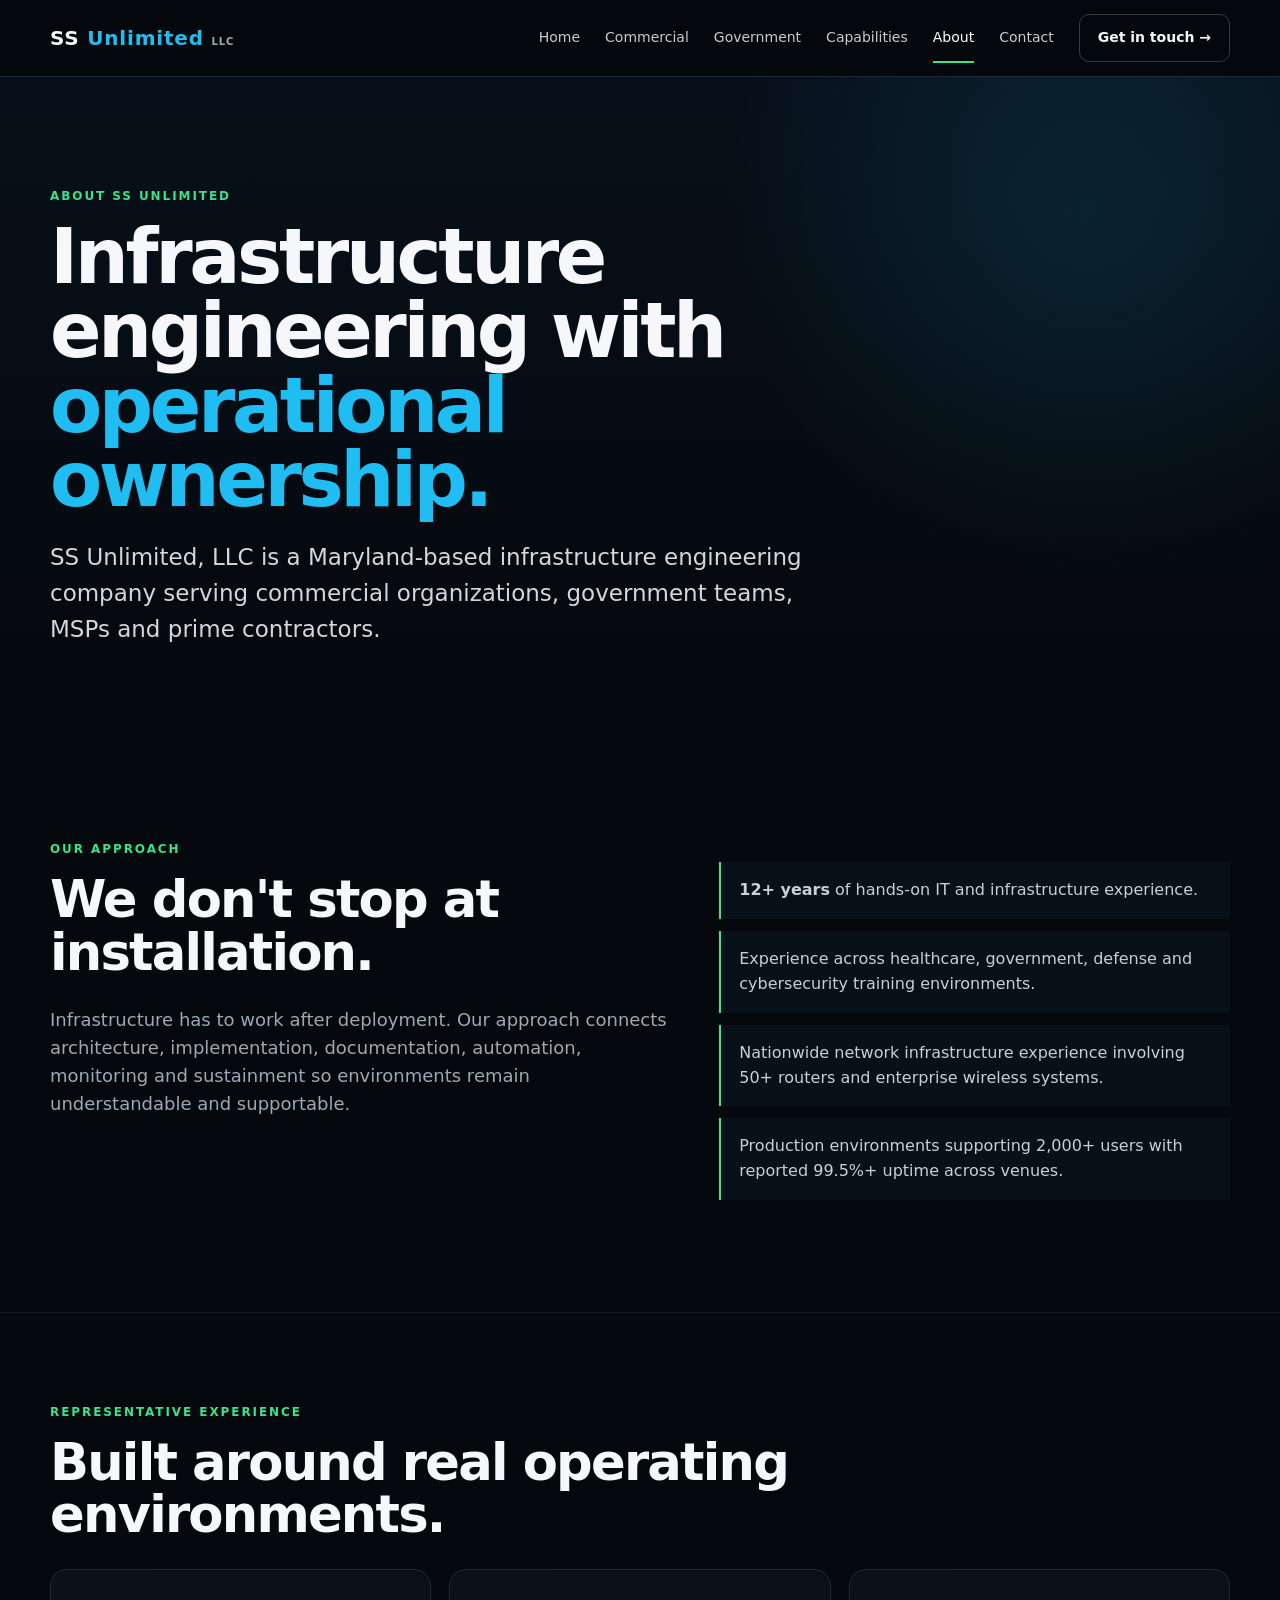
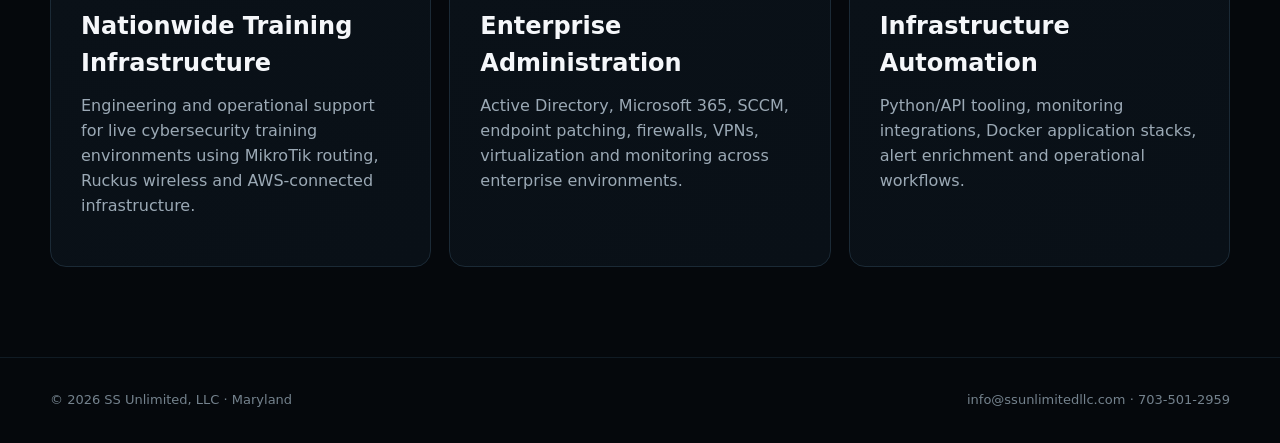
==== about.html @ 95704b54 "Launch SS Unlimited multi-page website V2" ====
<!doctype html><html lang="en"><head><meta charset="utf-8"><meta name="viewport" content="width=device-width,initial-scale=1"><title>About | SS Unlimited</title><meta name="description" content="About SS Unlimited, a Maryland infrastructure engineering company serving commercial and government organizations."><link rel="stylesheet" href="styles.css"></head><body><nav class="nav"><div class="wrap navin"><a class="brand" href="index.html">SS <span>Unlimited</span> <small>LLC</small></a><div class="links"><a class="" href="index.html">Home</a><a class="" href="commercial.html">Commercial</a><a class="" href="government.html">Government</a><a class="" href="capabilities.html">Capabilities</a><a class="active" href="about.html">About</a><a class="" href="contact.html">Contact</a><a class="btn" href="contact.html">Get in touch →</a></div><button id="menuBtn" class="mobile btn">Menu</button></div><div id="mobileMenu" class="wrap" hidden><div class="card"><a href="index.html">Home</a> · <a href="commercial.html">Commercial</a> · <a href="government.html">Government</a> · <a href="capabilities.html">Capabilities</a> · <a href="about.html">About</a> · <a href="contact.html">Contact</a></div></div></nav>
<header class="pagehero"><div class="wrap"><div class="eyebrow">About SS Unlimited</div><h1>Infrastructure engineering with <span class="accent">operational ownership.</span></h1><p class="lead">SS Unlimited, LLC is a Maryland-based infrastructure engineering company serving commercial organizations, government teams, MSPs and prime contractors.</p></div></header>
<section class="section"><div class="wrap split"><div><div class="eyebrow">Our approach</div><h2>We don't stop at installation.</h2><p class="sub">Infrastructure has to work after deployment. Our approach connects architecture, implementation, documentation, automation, monitoring and sustainment so environments remain understandable and supportable.</p></div><div class="list"><div><strong>12+ years</strong> of hands-on IT and infrastructure experience.</div><div>Experience across healthcare, government, defense and cybersecurity training environments.</div><div>Nationwide network infrastructure experience involving 50+ routers and enterprise wireless systems.</div><div>Production environments supporting 2,000+ users with reported 99.5%+ uptime across venues.</div></div></div></section>
<section class="section"><div class="wrap"><div class="eyebrow">Representative experience</div><h2>Built around real operating environments.</h2><div class="grid3"><div class="card"><h3>Nationwide Training Infrastructure</h3><p>Engineering and operational support for live cybersecurity training environments using MikroTik routing, Ruckus wireless and AWS-connected infrastructure.</p></div><div class="card"><h3>Enterprise Administration</h3><p>Active Directory, Microsoft 365, SCCM, endpoint patching, firewalls, VPNs, virtualization and monitoring across enterprise environments.</p></div><div class="card"><h3>Infrastructure Automation</h3><p>Python/API tooling, monitoring integrations, Docker application stacks, alert enrichment and operational workflows.</p></div></div></div></section><footer class="footer"><div class="wrap footin"><span>© 2026 SS Unlimited, LLC · Maryland</span><span><a href="mailto:info@ssunlimitedllc.com">info@ssunlimitedllc.com</a> · 703-501-2959</span></div></footer><script src="script.js"></script></body></html>
---- styles.css ----
:root{--bg:#05080c;--panel:#0a1118;--panel2:#0d1721;--line:#1b2a36;--text:#f5f7fa;--muted:#9ba9b5;--cyan:#20bdf2;--green:#35e58a;--max:1180px}*{box-sizing:border-box}html{scroll-behavior:smooth}body{margin:0;background:var(--bg);color:var(--text);font-family:Inter,ui-sans-serif,system-ui,-apple-system,"Segoe UI",sans-serif;line-height:1.55}a{color:inherit;text-decoration:none}.wrap{width:min(var(--max),calc(100% - 40px));margin:auto}.nav{position:sticky;top:0;z-index:50;background:rgba(5,8,12,.9);backdrop-filter:blur(16px);border-bottom:1px solid var(--line)}.navin{height:76px;display:flex;align-items:center;justify-content:space-between}.brand{font-weight:900;letter-spacing:.04em;font-size:20px}.brand span{color:var(--cyan)}.brand small{font-size:10px;color:var(--muted)}.links{display:flex;gap:25px;align-items:center;font-size:14px}.links>a:not(.btn){color:#c4ccd3}.links>a:hover,.links>a.active{color:#fff}.links>a.active{position:relative}.links>a.active:after{content:"";height:2px;background:var(--green);position:absolute;left:0;right:0;bottom:-14px}.btn{display:inline-flex;align-items:center;justify-content:center;padding:12px 18px;border:1px solid #2b3d49;border-radius:10px;font-weight:750;transition:.2s}.btn:hover{transform:translateY(-1px);border-color:var(--green)}.primary{background:linear-gradient(135deg,var(--cyan),var(--green));color:#031017;border:0}.ghost{border-color:#376175}.mobile{display:none;background:transparent;color:#fff}.hero{min-height:650px;display:flex;align-items:center;position:relative;overflow:hidden;background:linear-gradient(90deg,rgba(2,7,12,.98) 0%,rgba(2,7,12,.91) 38%,rgba(2,7,12,.25) 70%,rgba(2,7,12,.12) 100%),url('hero-noc.png') center/cover no-repeat}.hero:after{content:"";position:absolute;inset:auto 0 0;height:180px;background:linear-gradient(transparent,var(--bg));pointer-events:none}.hero .wrap{position:relative;z-index:2}.eyebrow{text-transform:uppercase;letter-spacing:.16em;color:var(--green);font-size:12px;font-weight:850;margin-bottom:14px}.hero h1,.pagehero h1{font-size:clamp(46px,6vw,82px);line-height:.98;letter-spacing:-.045em;margin:0 0 22px;max-width:850px}.hero h1 span,.accent{color:var(--cyan)}.lead{font-size:clamp(18px,2vw,23px);max-width:700px;color:#d0d7dd}.lifecycle{display:flex;gap:9px;flex-wrap:wrap;margin:28px 0}.life{font-size:12px;font-weight:850;letter-spacing:.08em;border:1px solid #285166;padding:9px 12px;border-radius:999px;background:rgba(4,13,20,.65)}.life:not(:last-child):after{content:" →";color:var(--green);margin-left:8px}.actions{display:flex;gap:12px;flex-wrap:wrap}.section{padding:90px 0;border-bottom:1px solid #101b24}.section.tight{padding:28px 0}.section h2{font-size:clamp(34px,4vw,54px);line-height:1.03;letter-spacing:-.035em;margin:0 0 28px;max-width:850px}.sub{color:var(--muted);font-size:18px;max-width:760px}.grid2,.grid3{display:grid;gap:18px}.grid2{grid-template-columns:repeat(2,1fr)}.grid3{grid-template-columns:repeat(3,1fr)}.card{background:linear-gradient(145deg,#0a1118,#091017);border:1px solid var(--line);border-radius:16px;padding:30px;transition:.2s}.card:hover{border-color:#2b6077;transform:translateY(-2px)}.card h3{font-size:24px;margin:8px 0 12px}.card p{color:var(--muted);margin:0 0 18px}.tag{color:var(--cyan);text-transform:uppercase;letter-spacing:.12em;font-weight:850;font-size:12px}.arrow{color:var(--green);font-weight:800}.metrics{display:grid;grid-template-columns:repeat(4,1fr);border:1px solid var(--line);border-radius:14px;overflow:hidden;background:#081018}.metric{padding:26px;text-align:center;border-right:1px solid var(--line)}.metric:last-child{border:0}.metric strong{display:block;color:var(--cyan);font-size:32px}.metric span{color:#bdc7cf;font-size:13px}.cta{display:flex;align-items:center;justify-content:space-between;gap:40px;padding:38px;border:1px solid #20516a;border-radius:18px;background:radial-gradient(circle at 80% 20%,rgba(32,189,242,.12),transparent 30%),#081018}.cta h2{font-size:clamp(30px,4vw,48px);margin-bottom:12px}.footer{padding:32px 0;color:#74828d;font-size:13px}.footin{display:flex;justify-content:space-between;gap:20px}.pagehero{padding:110px 0 80px;background:radial-gradient(circle at 85% 20%,rgba(32,189,242,.12),transparent 30%),linear-gradient(180deg,#07101a,#05080c)}.pagehero h1{font-size:clamp(48px,6vw,76px)}.pagehero .lead{max-width:800px}.split{display:grid;grid-template-columns:1.1fr .9fr;gap:45px;align-items:start}.list{display:grid;gap:12px;margin:22px 0}.list div{padding:16px 18px;border-left:2px solid var(--green);background:#081018;color:#c8d0d7}.price{font-size:30px;font-weight:900;color:var(--green)}.kicker{color:#d7dfe5;font-size:20px;font-weight:700}.credentials{display:grid;grid-template-columns:repeat(2,1fr);gap:12px}.credential{padding:18px;border:1px solid var(--line);border-radius:12px;background:#081018}.credential small{display:block;color:#738491;text-transform:uppercase;letter-spacing:.1em}.credential strong{display:block;margin-top:4px}.tech{display:flex;flex-wrap:wrap;gap:9px}.tech span{padding:8px 11px;border:1px solid var(--line);border-radius:999px;color:#b9c6cf;background:#081018;font-size:13px}.contactgrid{display:grid;grid-template-columns:1fr 1fr;gap:20px}.contactbox{padding:28px;border:1px solid var(--line);border-radius:16px;background:#081018}.contactbox strong{display:block;font-size:22px;margin-bottom:8px}.note{font-size:13px;color:#74828d}.hero-mini{min-height:420px}.resource{display:flex;align-items:center;justify-content:space-between;gap:20px}.resource p{margin-bottom:0}@media(max-width:850px){.links{display:none}.mobile{display:inline-flex}.grid2,.grid3,.split,.contactgrid{grid-template-columns:1fr}.metrics{grid-template-columns:repeat(2,1fr)}.metric:nth-child(2){border-right:0}.metric:nth-child(-n+2){border-bottom:1px solid var(--line)}.hero{min-height:620px;background-position:62% center}.hero:before{content:"";position:absolute;inset:0;background:rgba(3,8,12,.2)}.cta,.resource,.footin{align-items:flex-start;flex-direction:column}.pagehero{padding:80px 0 60px}}@media(max-width:520px){.wrap{width:min(var(--max),calc(100% - 28px))}.section{padding:65px 0}.card{padding:22px}.metrics{grid-template-columns:1fr 1fr}.hero h1{font-size:46px}.hero{min-height:650px}.actions .btn{width:100%}}
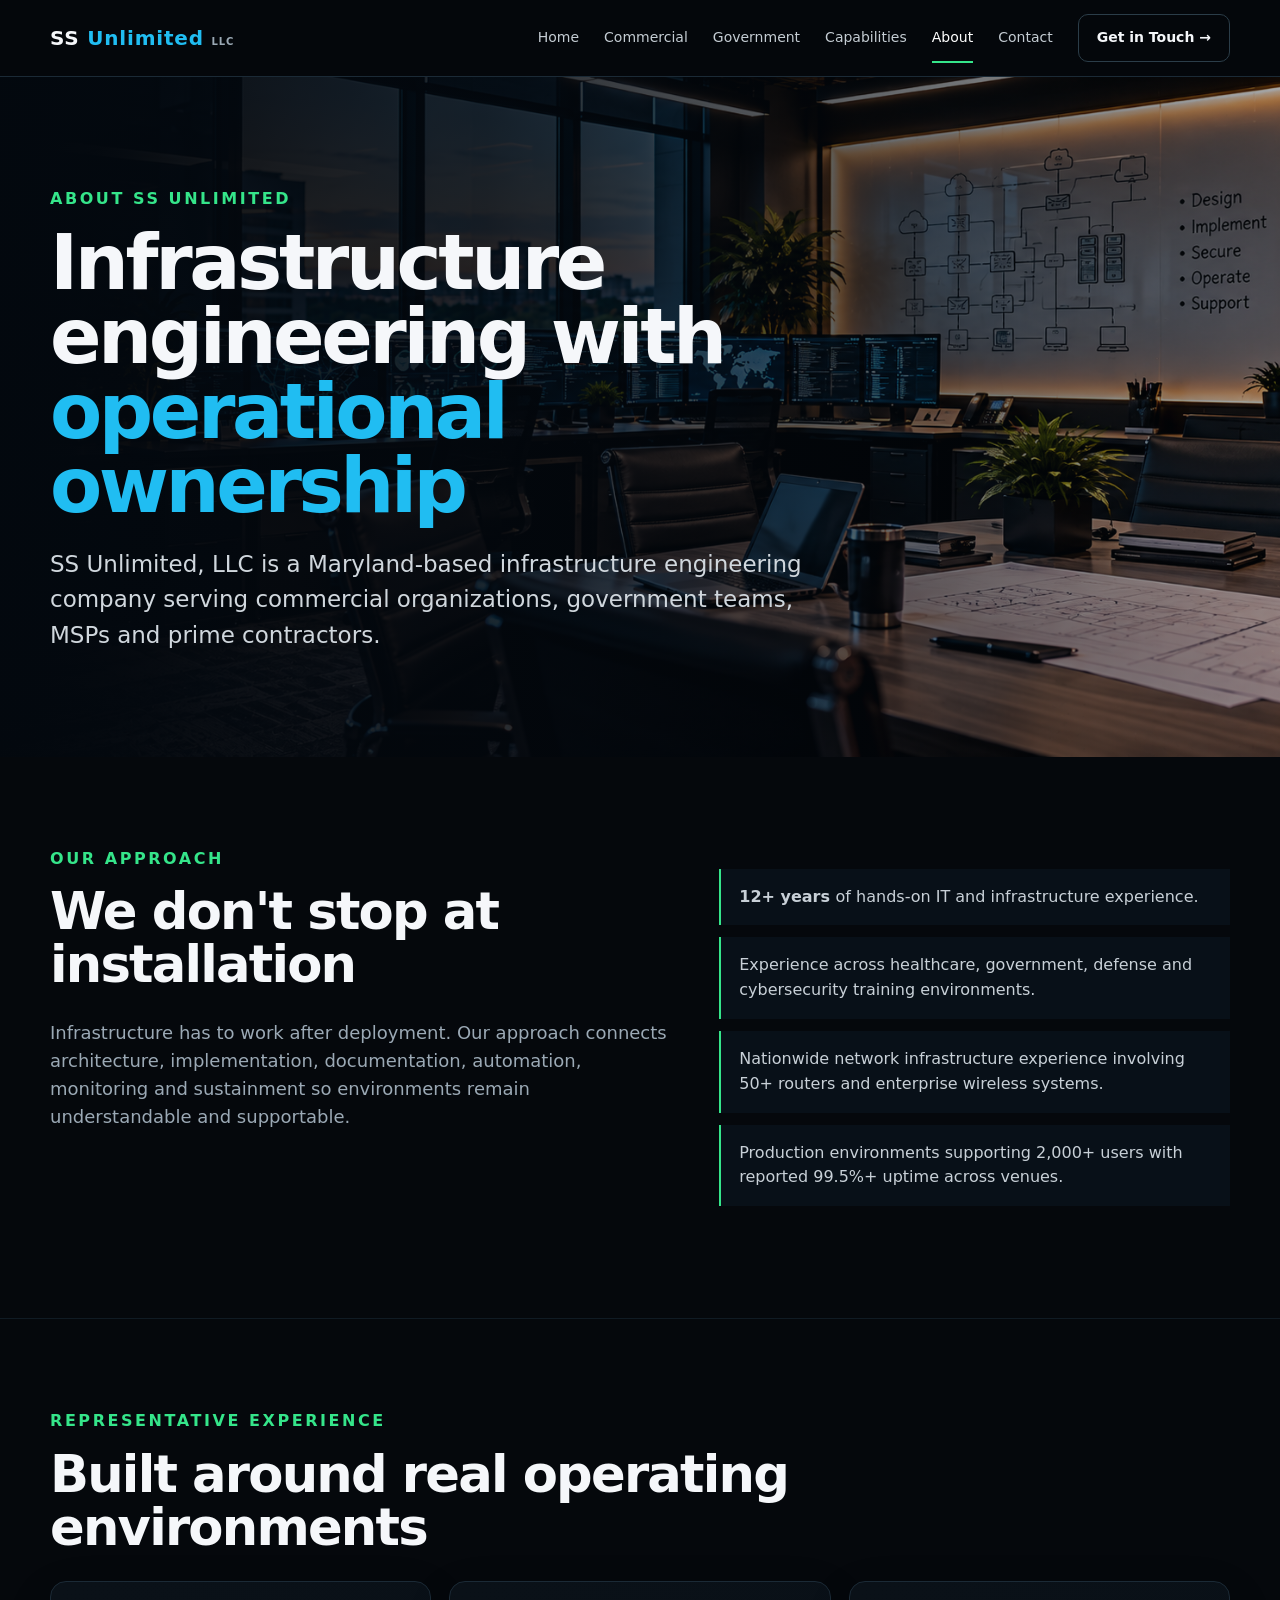
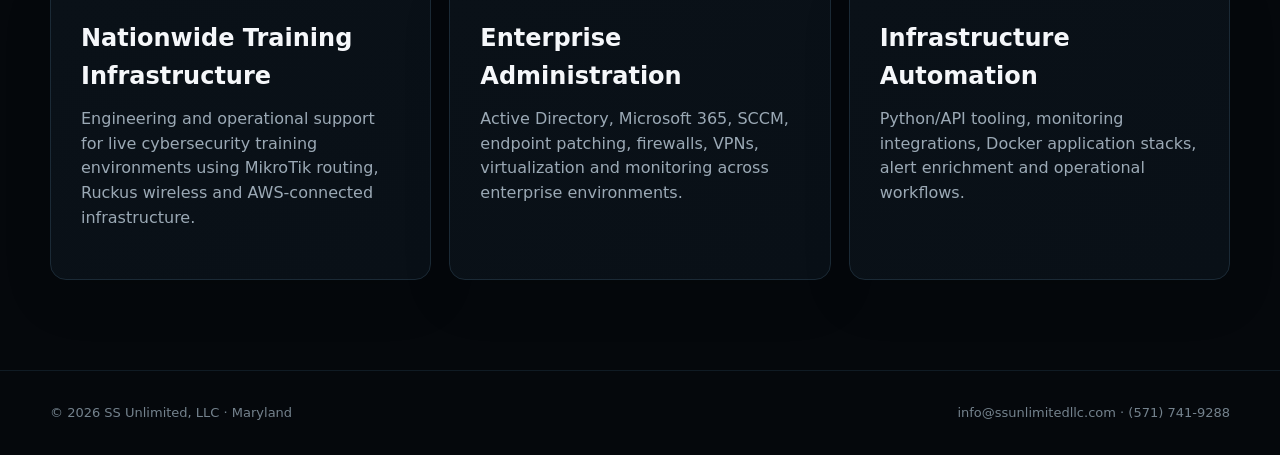
==== commit 78135ba1: "Build SS Unlimited V3 website with secure contact form" ====
--- a/about.html
+++ b/about.html
@@ -1,4 +1,166 @@
-<!doctype html><html lang="en"><head><meta charset="utf-8"><meta name="viewport" content="width=device-width,initial-scale=1"><title>About | SS Unlimited</title><meta name="description" content="About SS Unlimited, a Maryland infrastructure engineering company serving commercial and government organizations."><link rel="stylesheet" href="styles.css"></head><body><nav class="nav"><div class="wrap navin"><a class="brand" href="index.html">SS <span>Unlimited</span> <small>LLC</small></a><div class="links"><a class="" href="index.html">Home</a><a class="" href="commercial.html">Commercial</a><a class="" href="government.html">Government</a><a class="" href="capabilities.html">Capabilities</a><a class="active" href="about.html">About</a><a class="" href="contact.html">Contact</a><a class="btn" href="contact.html">Get in touch →</a></div><button id="menuBtn" class="mobile btn">Menu</button></div><div id="mobileMenu" class="wrap" hidden><div class="card"><a href="index.html">Home</a> · <a href="commercial.html">Commercial</a> · <a href="government.html">Government</a> · <a href="capabilities.html">Capabilities</a> · <a href="about.html">About</a> · <a href="contact.html">Contact</a></div></div></nav>
-<header class="pagehero"><div class="wrap"><div class="eyebrow">About SS Unlimited</div><h1>Infrastructure engineering with <span class="accent">operational ownership.</span></h1><p class="lead">SS Unlimited, LLC is a Maryland-based infrastructure engineering company serving commercial organizations, government teams, MSPs and prime contractors.</p></div></header>
-<section class="section"><div class="wrap split"><div><div class="eyebrow">Our approach</div><h2>We don't stop at installation.</h2><p class="sub">Infrastructure has to work after deployment. Our approach connects architecture, implementation, documentation, automation, monitoring and sustainment so environments remain understandable and supportable.</p></div><div class="list"><div><strong>12+ years</strong> of hands-on IT and infrastructure experience.</div><div>Experience across healthcare, government, defense and cybersecurity training environments.</div><div>Nationwide network infrastructure experience involving 50+ routers and enterprise wireless systems.</div><div>Production environments supporting 2,000+ users with reported 99.5%+ uptime across venues.</div></div></div></section>
-<section class="section"><div class="wrap"><div class="eyebrow">Representative experience</div><h2>Built around real operating environments.</h2><div class="grid3"><div class="card"><h3>Nationwide Training Infrastructure</h3><p>Engineering and operational support for live cybersecurity training environments using MikroTik routing, Ruckus wireless and AWS-connected infrastructure.</p></div><div class="card"><h3>Enterprise Administration</h3><p>Active Directory, Microsoft 365, SCCM, endpoint patching, firewalls, VPNs, virtualization and monitoring across enterprise environments.</p></div><div class="card"><h3>Infrastructure Automation</h3><p>Python/API tooling, monitoring integrations, Docker application stacks, alert enrichment and operational workflows.</p></div></div></div></section><footer class="footer"><div class="wrap footin"><span>© 2026 SS Unlimited, LLC · Maryland</span><span><a href="mailto:info@ssunlimitedllc.com">info@ssunlimitedllc.com</a> · 703-501-2959</span></div></footer><script src="script.js"></script></body></html>+<!DOCTYPE html>
+<html lang="en">
+ <head>
+  <meta charset="utf-8">
+  <meta content="width=device-width,initial-scale=1" name="viewport">
+  <title>
+   About | SS Unlimited
+  </title>
+  <meta content="About SS Unlimited, a Maryland infrastructure engineering company serving commercial and government organizations." name="description">
+  <link href="styles.css" rel="stylesheet">
+ </head>
+ <body class="page-about">
+  <nav class="nav" aria-label="Main navigation">
+
+    <div class="wrap navin">
+
+      <a class="brand" href="index.html" aria-label="SS Unlimited LLC home">
+        SS <span>Unlimited</span> <small>LLC</small>
+      </a>
+
+      <!-- Desktop Navigation -->
+      <div class="links">
+        <a href="index.html">Home</a>
+        <a href="commercial.html">Commercial</a>
+        <a href="government.html">Government</a>
+        <a href="capabilities.html">Capabilities</a>
+        <a class="active" href="about.html" aria-current="page">About</a>
+        <a href="contact.html">Contact</a>
+        <a class="btn" href="contact.html#inquiry-form">
+          Get in Touch &rarr;
+        </a>
+      </div>
+
+      <!-- Mobile Navigation Button -->
+      <button
+        class="mobile btn"
+        id="menuBtn"
+        type="button"
+        aria-label="Open navigation menu"
+        aria-controls="mobileMenu"
+        aria-expanded="false"
+      >
+        <span class="menu-icon" aria-hidden="true">&#9776;</span>
+        <span class="menu-label">Menu</span>
+      </button>
+
+    </div>
+
+    <!-- Mobile Dropdown -->
+    <div class="wrap mobile-dropdown" id="mobileMenu" hidden>
+      <div class="mobile-dropdown-links">
+        <a href="index.html">Home</a>
+        <a href="commercial.html">Commercial</a>
+        <a href="government.html">Government</a>
+        <a href="capabilities.html">Capabilities</a>
+        <a class="active" href="about.html" aria-current="page">About</a>
+        <a href="contact.html">Contact</a>
+
+        <a class="mobile-dropdown-cta" href="contact.html#inquiry-form">
+          Get in Touch &rarr;
+        </a>
+      </div>
+    </div>
+
+  </nav>
+  <header class="pagehero">
+   <div class="wrap">
+    <div class="eyebrow">
+     About SS Unlimited
+    </div>
+    <h1>
+     Infrastructure engineering with
+     <span class="accent">
+      operational ownership
+     </span>
+    </h1>
+    <p class="lead">
+     SS Unlimited, LLC is a Maryland-based infrastructure engineering company serving commercial organizations, government teams, MSPs and prime contractors.
+    </p>
+   </div>
+  </header>
+  <section class="section">
+   <div class="wrap split">
+    <div>
+     <div class="eyebrow">
+      Our approach
+     </div>
+     <h2>
+      We don't stop at installation
+     </h2>
+     <p class="sub">
+      Infrastructure has to work after deployment. Our approach connects architecture, implementation, documentation, automation, monitoring and sustainment so environments remain understandable and supportable.
+     </p>
+    </div>
+    <div class="list">
+     <div>
+      <strong>
+       12+ years
+      </strong>
+      of hands-on IT and infrastructure experience.
+     </div>
+     <div>
+      Experience across healthcare, government, defense and cybersecurity training environments.
+     </div>
+     <div>
+      Nationwide network infrastructure experience involving 50+ routers and enterprise wireless systems.
+     </div>
+     <div>
+      Production environments supporting 2,000+ users with reported 99.5%+ uptime across venues.
+     </div>
+    </div>
+   </div>
+  </section>
+  <section class="section">
+   <div class="wrap">
+    <div class="eyebrow">
+     Representative experience
+    </div>
+    <h2>
+     Built around real operating environments
+    </h2>
+    <div class="grid3">
+     <div class="card">
+      <h3>
+       Nationwide Training Infrastructure
+      </h3>
+      <p>
+       Engineering and operational support for live cybersecurity training environments using MikroTik routing, Ruckus wireless and AWS-connected infrastructure.
+      </p>
+     </div>
+     <div class="card">
+      <h3>
+       Enterprise Administration
+      </h3>
+      <p>
+       Active Directory, Microsoft 365, SCCM, endpoint patching, firewalls, VPNs, virtualization and monitoring across enterprise environments.
+      </p>
+     </div>
+     <div class="card">
+      <h3>
+       Infrastructure Automation
+      </h3>
+      <p>
+       Python/API tooling, monitoring integrations, Docker application stacks, alert enrichment and operational workflows.
+      </p>
+     </div>
+    </div>
+   </div>
+  </section>
+  <footer class="footer">
+   <div class="wrap footin">
+    <span>
+     &copy; 2026 SS Unlimited, LLC &middot; Maryland
+    </span>
+    <span>
+     <a href="mailto:info@ssunlimitedllc.com">
+      info@ssunlimitedllc.com
+     </a>
+     &middot; <a href="tel:+15717419288">(571) 741-9288</a>
+    </span>
+   </div>
+  </footer>
+  <script src="script.js">
+  </script>
+ </body>
+</html>
--- a/styles.css
+++ b/styles.css
@@ -1 +1,1074 @@
-:root{--bg:#05080c;--panel:#0a1118;--panel2:#0d1721;--line:#1b2a36;--text:#f5f7fa;--muted:#9ba9b5;--cyan:#20bdf2;--green:#35e58a;--max:1180px}*{box-sizing:border-box}html{scroll-behavior:smooth}body{margin:0;background:var(--bg);color:var(--text);font-family:Inter,ui-sans-serif,system-ui,-apple-system,"Segoe UI",sans-serif;line-height:1.55}a{color:inherit;text-decoration:none}.wrap{width:min(var(--max),calc(100% - 40px));margin:auto}.nav{position:sticky;top:0;z-index:50;background:rgba(5,8,12,.9);backdrop-filter:blur(16px);border-bottom:1px solid var(--line)}.navin{height:76px;display:flex;align-items:center;justify-content:space-between}.brand{font-weight:900;letter-spacing:.04em;font-size:20px}.brand span{color:var(--cyan)}.brand small{font-size:10px;color:var(--muted)}.links{display:flex;gap:25px;align-items:center;font-size:14px}.links>a:not(.btn){color:#c4ccd3}.links>a:hover,.links>a.active{color:#fff}.links>a.active{position:relative}.links>a.active:after{content:"";height:2px;background:var(--green);position:absolute;left:0;right:0;bottom:-14px}.btn{display:inline-flex;align-items:center;justify-content:center;padding:12px 18px;border:1px solid #2b3d49;border-radius:10px;font-weight:750;transition:.2s}.btn:hover{transform:translateY(-1px);border-color:var(--green)}.primary{background:linear-gradient(135deg,var(--cyan),var(--green));color:#031017;border:0}.ghost{border-color:#376175}.mobile{display:none;background:transparent;color:#fff}.hero{min-height:650px;display:flex;align-items:center;position:relative;overflow:hidden;background:linear-gradient(90deg,rgba(2,7,12,.98) 0%,rgba(2,7,12,.91) 38%,rgba(2,7,12,.25) 70%,rgba(2,7,12,.12) 100%),url('hero-noc.png') center/cover no-repeat}.hero:after{content:"";position:absolute;inset:auto 0 0;height:180px;background:linear-gradient(transparent,var(--bg));pointer-events:none}.hero .wrap{position:relative;z-index:2}.eyebrow{text-transform:uppercase;letter-spacing:.16em;color:var(--green);font-size:12px;font-weight:850;margin-bottom:14px}.hero h1,.pagehero h1{font-size:clamp(46px,6vw,82px);line-height:.98;letter-spacing:-.045em;margin:0 0 22px;max-width:850px}.hero h1 span,.accent{color:var(--cyan)}.lead{font-size:clamp(18px,2vw,23px);max-width:700px;color:#d0d7dd}.lifecycle{display:flex;gap:9px;flex-wrap:wrap;margin:28px 0}.life{font-size:12px;font-weight:850;letter-spacing:.08em;border:1px solid #285166;padding:9px 12px;border-radius:999px;background:rgba(4,13,20,.65)}.life:not(:last-child):after{content:" →";color:var(--green);margin-left:8px}.actions{display:flex;gap:12px;flex-wrap:wrap}.section{padding:90px 0;border-bottom:1px solid #101b24}.section.tight{padding:28px 0}.section h2{font-size:clamp(34px,4vw,54px);line-height:1.03;letter-spacing:-.035em;margin:0 0 28px;max-width:850px}.sub{color:var(--muted);font-size:18px;max-width:760px}.grid2,.grid3{display:grid;gap:18px}.grid2{grid-template-columns:repeat(2,1fr)}.grid3{grid-template-columns:repeat(3,1fr)}.card{background:linear-gradient(145deg,#0a1118,#091017);border:1px solid var(--line);border-radius:16px;padding:30px;transition:.2s}.card:hover{border-color:#2b6077;transform:translateY(-2px)}.card h3{font-size:24px;margin:8px 0 12px}.card p{color:var(--muted);margin:0 0 18px}.tag{color:var(--cyan);text-transform:uppercase;letter-spacing:.12em;font-weight:850;font-size:12px}.arrow{color:var(--green);font-weight:800}.metrics{display:grid;grid-template-columns:repeat(4,1fr);border:1px solid var(--line);border-radius:14px;overflow:hidden;background:#081018}.metric{padding:26px;text-align:center;border-right:1px solid var(--line)}.metric:last-child{border:0}.metric strong{display:block;color:var(--cyan);font-size:32px}.metric span{color:#bdc7cf;font-size:13px}.cta{display:flex;align-items:center;justify-content:space-between;gap:40px;padding:38px;border:1px solid #20516a;border-radius:18px;background:radial-gradient(circle at 80% 20%,rgba(32,189,242,.12),transparent 30%),#081018}.cta h2{font-size:clamp(30px,4vw,48px);margin-bottom:12px}.footer{padding:32px 0;color:#74828d;font-size:13px}.footin{display:flex;justify-content:space-between;gap:20px}.pagehero{padding:110px 0 80px;background:radial-gradient(circle at 85% 20%,rgba(32,189,242,.12),transparent 30%),linear-gradient(180deg,#07101a,#05080c)}.pagehero h1{font-size:clamp(48px,6vw,76px)}.pagehero .lead{max-width:800px}.split{display:grid;grid-template-columns:1.1fr .9fr;gap:45px;align-items:start}.list{display:grid;gap:12px;margin:22px 0}.list div{padding:16px 18px;border-left:2px solid var(--green);background:#081018;color:#c8d0d7}.price{font-size:30px;font-weight:900;color:var(--green)}.kicker{color:#d7dfe5;font-size:20px;font-weight:700}.credentials{display:grid;grid-template-columns:repeat(2,1fr);gap:12px}.credential{padding:18px;border:1px solid var(--line);border-radius:12px;background:#081018}.credential small{display:block;color:#738491;text-transform:uppercase;letter-spacing:.1em}.credential strong{display:block;margin-top:4px}.tech{display:flex;flex-wrap:wrap;gap:9px}.tech span{padding:8px 11px;border:1px solid var(--line);border-radius:999px;color:#b9c6cf;background:#081018;font-size:13px}.contactgrid{display:grid;grid-template-columns:1fr 1fr;gap:20px}.contactbox{padding:28px;border:1px solid var(--line);border-radius:16px;background:#081018}.contactbox strong{display:block;font-size:22px;margin-bottom:8px}.note{font-size:13px;color:#74828d}.hero-mini{min-height:420px}.resource{display:flex;align-items:center;justify-content:space-between;gap:20px}.resource p{margin-bottom:0}@media(max-width:850px){.links{display:none}.mobile{display:inline-flex}.grid2,.grid3,.split,.contactgrid{grid-template-columns:1fr}.metrics{grid-template-columns:repeat(2,1fr)}.metric:nth-child(2){border-right:0}.metric:nth-child(-n+2){border-bottom:1px solid var(--line)}.hero{min-height:620px;background-position:62% center}.hero:before{content:"";position:absolute;inset:0;background:rgba(3,8,12,.2)}.cta,.resource,.footin{align-items:flex-start;flex-direction:column}.pagehero{padding:80px 0 60px}}@media(max-width:520px){.wrap{width:min(var(--max),calc(100% - 28px))}.section{padding:65px 0}.card{padding:22px}.metrics{grid-template-columns:1fr 1fr}.hero h1{font-size:46px}.hero{min-height:650px}.actions .btn{width:100%}}
+:root{--bg:#05080c;--panel:#0a1118;--panel2:#0d1721;--line:#1b2a36;--text:#f5f7fa;--muted:#9ba9b5;--cyan:#20bdf2;--green:#35e58a;--max:1180px}
+*{box-sizing:border-box}
+html{scroll-behavior:smooth}
+body{margin:0;background:var(--bg);color:var(--text);font-family:Inter,ui-sans-serif,system-ui,-apple-system,"Segoe UI",sans-serif;line-height:1.55}
+a{color:inherit;text-decoration:none}
+.wrap{width:min(var(--max),calc(100% - 40px));margin:auto}
+.nav{position:sticky;top:0;z-index:50;background:rgba(5,8,12,.9);backdrop-filter:blur(16px);border-bottom:1px solid var(--line)}
+.navin{height:76px;display:flex;align-items:center;justify-content:space-between}
+.brand{font-weight:900;letter-spacing:.04em;font-size:20px}
+.brand span{color:var(--cyan)}
+.brand small{font-size:10px;color:var(--muted)}
+.links{display:flex;gap:25px;align-items:center;font-size:14px}
+.links>a:not(.btn){color:#c4ccd3}
+.links>a:hover,.links>a.active{color:#fff}
+.links>a.active{position:relative}
+.links>a.active:after{content:"";height:2px;background:var(--green);position:absolute;left:0;right:0;bottom:-14px}
+.btn{display:inline-flex;align-items:center;justify-content:center;padding:12px 18px;border:1px solid #2b3d49;border-radius:10px;font-weight:750;transition:.2s}
+.btn:hover{transform:translateY(-1px);border-color:var(--green)}
+.primary{background:linear-gradient(135deg,var(--cyan),var(--green));color:#031017;border:0}
+.ghost{border-color:#376175}
+.mobile{display:none;background:transparent;color:#fff}
+.hero{min-height:650px;display:flex;align-items:center;position:relative;overflow:hidden;background:linear-gradient(90deg,rgba(2,7,12,.98) 0%,rgba(2,7,12,.91) 38%,rgba(2,7,12,.25) 70%,rgba(2,7,12,.12) 100%),url('hero-noc.png') center/cover no-repeat}
+.hero:after{content:"";position:absolute;inset:auto 0 0;height:180px;background:linear-gradient(transparent,var(--bg));pointer-events:none}
+.hero .wrap{position:relative;z-index:2}
+.eyebrow{text-transform:uppercase;letter-spacing:.16em;color:var(--green);font-size:12px;font-weight:850;margin-bottom:14px}
+.hero h1,.pagehero h1{font-size:clamp(46px,6vw,82px);line-height:.98;letter-spacing:-.045em;margin:0 0 22px;max-width:850px}
+.hero h1 span,.accent{color:var(--cyan)}
+.lead{font-size:clamp(18px,2vw,23px);max-width:700px;color:#d0d7dd}
+.lifecycle{display:flex;gap:9px;flex-wrap:wrap;margin:28px 0}
+.life{font-size:12px;font-weight:850;letter-spacing:.08em;border:1px solid #285166;padding:9px 12px;border-radius:999px;background:rgba(4,13,20,.65)}
+.life:not(:last-child):after{content:" →";color:var(--green);margin-left:8px}
+.actions{display:flex;gap:12px;flex-wrap:wrap}
+.section{padding:90px 0;border-bottom:1px solid #101b24}
+.section.tight{padding:28px 0}
+.section h2{font-size:clamp(34px,4vw,54px);line-height:1.03;letter-spacing:-.035em;margin:0 0 28px;max-width:850px}
+.sub{color:var(--muted);font-size:18px;max-width:760px}
+.grid2,.grid3{display:grid;gap:18px}
+.grid2{grid-template-columns:repeat(2,1fr)}
+.grid3{grid-template-columns:repeat(3,1fr)}
+.card{background:linear-gradient(145deg,#0a1118,#091017);border:1px solid var(--line);border-radius:16px;padding:30px;transition:.2s}
+.card:hover{border-color:#2b6077;transform:translateY(-2px)}
+.card h3{font-size:24px;margin:8px 0 12px}
+.card p{color:var(--muted);margin:0 0 18px}
+.tag{color:var(--cyan);text-transform:uppercase;letter-spacing:.12em;font-weight:850;font-size:12px}
+.arrow{color:var(--green);font-weight:800}
+.metrics{display:grid;grid-template-columns:repeat(4,1fr);border:1px solid var(--line);border-radius:14px;overflow:hidden;background:#081018}
+.metric{padding:26px;text-align:center;border-right:1px solid var(--line)}
+.metric:last-child{border:0}
+.metric strong{display:block;color:var(--cyan);font-size:32px}
+.metric span{color:#bdc7cf;font-size:13px}
+.cta{display:flex;align-items:center;justify-content:space-between;gap:40px;padding:38px;border:1px solid #20516a;border-radius:18px;background:radial-gradient(circle at 80% 20%,rgba(32,189,242,.12),transparent 30%),#081018}
+.cta h2{font-size:clamp(30px,4vw,48px);margin-bottom:12px}
+.footer{padding:32px 0;color:#74828d;font-size:13px}
+.footin{display:flex;justify-content:space-between;gap:20px}
+.pagehero{padding:110px 0 80px;background:radial-gradient(circle at 85% 20%,rgba(32,189,242,.12),transparent 30%),linear-gradient(180deg,#07101a,#05080c)}
+.pagehero h1{font-size:clamp(48px,6vw,76px)}
+.pagehero .lead{max-width:800px}
+.split{display:grid;grid-template-columns:1.1fr .9fr;gap:45px;align-items:start}
+.list{display:grid;gap:12px;margin:22px 0}
+.list div{padding:16px 18px;border-left:2px solid var(--green);background:#081018;color:#c8d0d7}
+.price{font-size:30px;font-weight:900;color:var(--green)}
+.kicker{color:#d7dfe5;font-size:20px;font-weight:700}
+.credentials{display:grid;grid-template-columns:repeat(2,1fr);gap:12px}
+.credential{padding:18px;border:1px solid var(--line);border-radius:12px;background:#081018}
+.credential small{display:block;color:#738491;text-transform:uppercase;letter-spacing:.1em}
+.credential strong{display:block;margin-top:4px}
+.tech{display:flex;flex-wrap:wrap;gap:9px}
+.tech span{padding:8px 11px;border:1px solid var(--line);border-radius:999px;color:#b9c6cf;background:#081018;font-size:13px}
+.contactgrid{display:grid;grid-template-columns:1fr 1fr;gap:20px}
+.contactbox{padding:28px;border:1px solid var(--line);border-radius:16px;background:#081018}
+.contactbox strong{display:block;font-size:22px;margin-bottom:8px}
+.note{font-size:13px;color:#74828d}
+.hero-mini{min-height:420px}
+.resource{display:flex;align-items:center;justify-content:space-between;gap:20px}
+.resource p{margin-bottom:0}
+@media(max-width:850px){.links{display:none}
+.mobile{display:inline-flex}
+.grid2,.grid3,.split,.contactgrid{grid-template-columns:1fr}
+.metrics{grid-template-columns:repeat(2,1fr)}
+.metric:nth-child(2){border-right:0}
+.metric:nth-child(-n+2){border-bottom:1px solid var(--line)}
+.hero{min-height:620px;background-position:62% center}
+.hero:before{content:"";position:absolute;inset:0;background:rgba(3,8,12,.2)}
+.cta,.resource,.footin{align-items:flex-start;flex-direction:column}
+.pagehero{padding:80px 0 60px}
+}
+@media(max-width:520px){.wrap{width:min(var(--max),calc(100% - 28px))}
+.section{padding:65px 0}
+.card{padding:22px}
+.metrics{grid-template-columns:1fr 1fr}
+.hero h1{font-size:46px}
+.hero{min-height:650px}
+.actions .btn{width:100%}
+}
+
+
+/* SS UNLIMITED V3 HOMEPAGE STYLES */
+
+/* =========================================================
+   SS UNLIMITED — WEBSITE V3
+   Homepage visual system
+   ========================================================= */
+
+/* ---------- HERO ---------- */
+
+.hero {
+  min-height: 720px;
+}
+
+.hero-grid {
+  position: relative;
+  z-index: 2;
+  display: grid;
+  grid-template-columns: minmax(0, 1.05fr) minmax(420px, .95fr);
+  gap: 70px;
+  align-items: center;
+  padding-top: 70px;
+  padding-bottom: 70px;
+}
+
+.hero-copy {
+  position: relative;
+  z-index: 3;
+}
+
+.hero-copy .lead {
+  max-width: 660px;
+  margin-bottom: 30px;
+}
+
+.hero-system {
+  position: relative;
+  min-height: 470px;
+  display: flex;
+  flex-direction: column;
+  justify-content: center;
+  padding: 38px;
+  border: 1px solid rgba(53, 229, 138, .22);
+  border-radius: 24px;
+  background:
+    linear-gradient(rgba(32, 189, 242, .035) 1px, transparent 1px),
+    linear-gradient(90deg, rgba(32, 189, 242, .035) 1px, transparent 1px),
+    radial-gradient(circle at 50% 45%, rgba(32, 189, 242, .12), transparent 40%),
+    rgba(5, 12, 18, .82);
+  background-size:
+    32px 32px,
+    32px 32px,
+    auto,
+    auto;
+  backdrop-filter: blur(12px);
+  box-shadow:
+    0 30px 80px rgba(0, 0, 0, .35),
+    inset 0 0 80px rgba(32, 189, 242, .025);
+  overflow: hidden;
+}
+
+.hero-system::before {
+  content: "";
+  position: absolute;
+  width: 280px;
+  height: 280px;
+  left: 50%;
+  top: 42%;
+  transform: translate(-50%, -50%);
+  border: 1px solid rgba(32, 189, 242, .12);
+  border-radius: 50%;
+  box-shadow:
+    0 0 0 35px rgba(32, 189, 242, .018),
+    0 0 0 70px rgba(53, 229, 138, .012);
+}
+
+
+.system-core {
+  position: relative;
+  z-index: 2;
+  width: 145px;
+  height: 145px;
+  margin: 0 auto 42px;
+  display: flex;
+  flex-direction: column;
+  align-items: center;
+  justify-content: center;
+  border: 1px solid rgba(32, 189, 242, .65);
+  border-radius: 50%;
+  background:
+    radial-gradient(
+      circle,
+      rgba(32, 189, 242, .18),
+      rgba(5, 12, 18, .94) 68%
+    );
+  box-shadow:
+    0 0 45px rgba(32, 189, 242, .12),
+    inset 0 0 25px rgba(32, 189, 242, .08);
+}
+
+.system-core span {
+  color: var(--cyan);
+  font-size: 35px;
+  font-weight: 950;
+  line-height: 1;
+}
+
+.system-core strong {
+  margin-top: 7px;
+  color: #fff;
+  font-size: 11px;
+  letter-spacing: .18em;
+}
+
+.system-ring {
+  position: relative;
+  z-index: 2;
+  display: flex;
+  align-items: stretch;
+  justify-content: center;
+  gap: 7px;
+}
+
+.system-step {
+  flex: 1;
+  min-width: 0;
+  padding: 12px 7px;
+  text-align: center;
+  border: 1px solid rgba(32, 189, 242, .20);
+  border-radius: 9px;
+  background: rgba(7, 17, 25, .88);
+}
+
+.system-step span {
+  display: block;
+  margin-bottom: 3px;
+  color: var(--green);
+  font-size: 9px;
+  font-weight: 900;
+  letter-spacing: .1em;
+}
+
+.system-step strong {
+  display: block;
+  color: #e7f3f8;
+  font-size: 9px;
+  letter-spacing: .07em;
+}
+
+.system-arrow {
+  display: flex;
+  align-items: center;
+  color: var(--green);
+  font-weight: 900;
+  opacity: .75;
+}
+
+.system-status {
+  position: relative;
+  z-index: 2;
+  display: flex;
+  align-items: center;
+  justify-content: center;
+  gap: 8px;
+  margin-top: 24px;
+  color: #8fa2af;
+  font-size: 11px;
+  letter-spacing: .05em;
+}
+
+.status-dot {
+  width: 7px;
+  height: 7px;
+  border-radius: 50%;
+  background: var(--green);
+  box-shadow: 0 0 10px rgba(53, 229, 138, .7);
+  animation: statusPulse 2.4s ease-in-out infinite;
+}
+
+@keyframes statusPulse {
+  50% {
+    opacity: .45;
+    box-shadow: 0 0 4px rgba(53, 229, 138, .35);
+  }
+}
+
+
+/* ---------- SECTION INTRODUCTIONS ---------- */
+
+.section-heading {
+  display: grid;
+  grid-template-columns: minmax(0, 1fr) minmax(280px, .65fr);
+  column-gap: 60px;
+  align-items: end;
+  margin-bottom: 38px;
+}
+
+.section-heading .eyebrow {
+  grid-column: 1 / -1;
+}
+
+.section-heading h2 {
+  margin-bottom: 0;
+}
+
+.section-intro {
+  max-width: 520px;
+  margin: 0 0 5px;
+  color: var(--muted);
+  font-size: 17px;
+}
+
+
+/* ---------- AUDIENCE CARDS ---------- */
+
+.audience-section {
+  position: relative;
+}
+
+.audience-card {
+  position: relative;
+  min-height: 390px;
+  display: flex;
+  flex-direction: column;
+  padding: 36px;
+  overflow: hidden;
+}
+
+.audience-card::before {
+  content: "";
+  position: absolute;
+  top: 0;
+  left: 0;
+  width: 90px;
+  height: 2px;
+  background: linear-gradient(90deg, var(--green), var(--cyan));
+}
+
+.audience-card h3 {
+  margin-top: 15px;
+  font-size: clamp(25px, 3vw, 32px);
+  line-height: 1.08;
+  letter-spacing: -.025em;
+}
+
+.audience-card p {
+  max-width: 520px;
+}
+
+.audience-points {
+  display: grid;
+  gap: 9px;
+  margin: 6px 0 27px;
+}
+
+.audience-points span {
+  position: relative;
+  padding-left: 19px;
+  color: #c8d4db;
+  font-size: 14px;
+}
+
+.audience-points span::before {
+  content: "";
+  position: absolute;
+  left: 0;
+  top: .65em;
+  width: 7px;
+  height: 7px;
+  border-radius: 50%;
+  background: var(--green);
+  box-shadow: 0 0 8px rgba(53, 229, 138, .4);
+}
+
+.audience-card .arrow {
+  margin-top: auto;
+}
+
+
+/* ---------- PROOF ---------- */
+
+.proof-section {
+  border-top: 1px solid rgba(32, 189, 242, .08);
+  border-bottom: 1px solid rgba(32, 189, 242, .08);
+  background:
+    radial-gradient(
+      circle at 50% 50%,
+      rgba(32, 189, 242, .055),
+      transparent 55%
+    );
+}
+
+.proof-label {
+  margin: 0 0 14px;
+  color: #71838f;
+  text-align: center;
+  text-transform: uppercase;
+  font-size: 10px;
+  font-weight: 850;
+  letter-spacing: .18em;
+}
+
+.proof-section .metrics {
+  border-color: rgba(32, 189, 242, .15);
+  background: rgba(8, 16, 24, .72);
+}
+
+.proof-section .metric {
+  padding-top: 31px;
+  padding-bottom: 31px;
+}
+
+.proof-section .metric strong {
+  font-size: clamp(34px, 4vw, 44px);
+  letter-spacing: -.04em;
+}
+
+.proof-section .metric span {
+  display: block;
+  margin-top: 3px;
+  color: #aebbc4;
+  font-size: 12px;
+  text-transform: uppercase;
+  letter-spacing: .06em;
+}
+
+
+/* ---------- FEATURE CARDS ---------- */
+
+.feature-card {
+  position: relative;
+  min-height: 245px;
+  padding-top: 34px;
+}
+
+.feature-card .tag {
+  margin-bottom: 20px;
+  color: var(--green);
+}
+
+.feature-card h3 {
+  margin-left: 0;
+  font-size: 25px;
+}
+
+
+/* ---------- FINAL CTA ---------- */
+
+.final-cta-section {
+  border-bottom: 0;
+}
+
+.final-cta-section .cta {
+  position: relative;
+  overflow: hidden;
+  padding: 48px;
+}
+
+.final-cta-section .cta::before {
+  content: "";
+  position: absolute;
+  width: 300px;
+  height: 300px;
+  right: -80px;
+  top: -130px;
+  border: 1px solid rgba(53, 229, 138, .12);
+  border-radius: 50%;
+  box-shadow:
+    0 0 0 40px rgba(32, 189, 242, .025),
+    0 0 0 80px rgba(53, 229, 138, .018);
+}
+
+.cta-actions {
+  position: relative;
+  z-index: 2;
+  min-width: 220px;
+  display: flex;
+  flex-direction: column;
+  gap: 14px;
+  align-items: center;
+}
+
+.text-link {
+  color: #aebbc4;
+  font-size: 13px;
+  font-weight: 750;
+}
+
+.text-link:hover {
+  color: var(--green);
+}
+
+
+/* ---------- POLISH ---------- */
+
+.card {
+  box-shadow: 0 18px 50px rgba(0, 0, 0, .12);
+}
+
+.card:hover {
+  box-shadow: 0 24px 60px rgba(0, 0, 0, .22);
+}
+
+.hero .primary {
+  box-shadow: 0 10px 30px rgba(32, 189, 242, .12);
+}
+
+
+/* ---------- V3 RESPONSIVE ---------- */
+
+@media (max-width: 1050px) {
+
+  .hero-grid {
+    grid-template-columns: 1fr;
+    gap: 45px;
+  }
+
+  .hero-copy {
+    max-width: 800px;
+  }
+
+  .hero-system {
+    min-height: auto;
+    max-width: 760px;
+  }
+
+}
+
+
+@media (max-width: 850px) {
+
+  .hero-grid {
+    padding-top: 55px;
+    padding-bottom: 70px;
+  }
+
+  .section-heading {
+    grid-template-columns: 1fr;
+    gap: 16px;
+  }
+
+  .section-intro {
+    max-width: 680px;
+  }
+
+  .audience-card {
+    min-height: 0;
+  }
+
+  .final-cta-section .cta {
+    padding: 34px;
+  }
+
+  .cta-actions {
+    align-items: flex-start;
+  }
+
+}
+
+
+@media (max-width: 620px) {
+
+  .hero-system {
+    padding: 25px 18px;
+  }
+
+  .system-core {
+    width: 125px;
+    height: 125px;
+    margin-bottom: 30px;
+  }
+
+  .system-ring {
+    display: grid;
+    grid-template-columns: 1fr;
+    gap: 7px;
+  }
+
+  .system-step {
+    padding: 10px 12px;
+  }
+
+  .system-step strong {
+    font-size: 10px;
+  }
+
+  .system-arrow {
+    display: none;
+  }
+
+  .audience-card {
+    padding: 27px;
+  }
+
+  .proof-section .metric {
+    padding: 22px 12px;
+  }
+
+}
+
+/* V3 HERO — SINGLE COLUMN AFTER LIFECYCLE PANEL REMOVAL */
+.hero-grid {
+  display: block;
+}
+
+.hero-copy {
+  max-width: 760px;
+}
+
+.hero .eyebrow {
+  font-size: 1rem;
+}
+
+/* V3 GLOBAL EYEBROW / GREEN LABEL SIZE */
+.eyebrow,
+.kicker,
+.tag {
+  font-size: 1rem;
+}
+
+.feature-number,
+.audience-number {
+  font-size: 1rem;
+}
+
+/* =========================================
+   V3 COMMERCIAL PAGE
+   ========================================= */
+
+.page-commercial .pagehero {
+  position: relative;
+  min-height: 620px;
+  display: flex;
+  align-items: center;
+  overflow: hidden;
+
+  background:
+    linear-gradient(
+      90deg,
+      rgba(3, 8, 14, .96) 0%,
+      rgba(3, 8, 14, .86) 42%,
+      rgba(3, 8, 14, .45) 72%,
+      rgba(3, 8, 14, .65) 100%
+    ),
+    url("hero-commercial.png?v=2") center / cover no-repeat;
+}
+
+.page-commercial .pagehero::after {
+  content: "";
+  position: absolute;
+  inset: 0;
+  pointer-events: none;
+
+  background:
+    linear-gradient(
+      180deg,
+      transparent 55%,
+      rgba(3, 8, 14, .85) 100%
+    );
+}
+
+.page-commercial .pagehero .wrap {
+  position: relative;
+  z-index: 1;
+}
+
+.page-commercial .pagehero h1 {
+  max-width: 850px;
+}
+
+.page-commercial .pagehero .lead {
+  max-width: 720px;
+}
+
+/* =========================================
+   V3 GOVERNMENT PAGE
+   ========================================= */
+
+.page-government .pagehero {
+  position: relative;
+  min-height: 620px;
+  display: flex;
+  align-items: center;
+  overflow: hidden;
+
+  background:
+    linear-gradient(
+      90deg,
+      rgba(3, 8, 14, .97) 0%,
+      rgba(3, 8, 14, .88) 38%,
+      rgba(3, 8, 14, .50) 68%,
+      rgba(3, 8, 14, .35) 100%
+    ),
+    url("hero-government.png") center / cover no-repeat;
+}
+
+.page-government .pagehero::after {
+  content: "";
+  position: absolute;
+  inset: 0;
+  pointer-events: none;
+
+  background:
+    linear-gradient(
+      180deg,
+      transparent 55%,
+      rgba(3, 8, 14, .88) 100%
+    );
+}
+
+.page-government .pagehero .wrap {
+  position: relative;
+  z-index: 1;
+}
+
+.page-government .pagehero h1 {
+  max-width: 850px;
+}
+
+.page-government .pagehero .lead {
+  max-width: 720px;
+}
+
+/* V3 CAPABILITIES PAGE */
+
+.page-capabilities .pagehero {
+  position: relative;
+  min-height: 620px;
+  display: flex;
+  align-items: center;
+  overflow: hidden;
+
+  background:
+    linear-gradient(
+      90deg,
+      rgba(3, 8, 14, .97) 0%,
+      rgba(3, 8, 14, .86) 40%,
+      rgba(3, 8, 14, .35) 100%
+    ),
+    url("hero-capabilities.png") center / cover no-repeat;
+}
+
+.page-capabilities .pagehero .wrap {
+  position: relative;
+  z-index: 1;
+}
+
+/* V3 ABOUT PAGE */
+
+.page-about .pagehero {
+  position: relative;
+  min-height: 620px;
+  display: flex;
+  align-items: center;
+  overflow: hidden;
+
+  background:
+    linear-gradient(
+      90deg,
+      rgba(3, 8, 14, .97) 0%,
+      rgba(3, 8, 14, .86) 38%,
+      rgba(3, 8, 14, .35) 100%
+    ),
+    url("hero-about.png?v=2") center / cover no-repeat;
+}
+
+.page-about .pagehero .wrap {
+  position: relative;
+  z-index: 1;
+}
+
+/* =========================================
+   V3 CONTACT PAGE
+   ========================================= */
+
+.page-contact .pagehero {
+  position: relative;
+  min-height: 430px;
+  display: flex;
+  align-items: center;
+  overflow: hidden;
+
+  background:
+    radial-gradient(
+      circle at 80% 35%,
+      rgba(35, 196, 155, .13),
+      transparent 35%
+    ),
+    linear-gradient(
+      rgba(20, 184, 166, .045) 1px,
+      transparent 1px
+    ),
+    linear-gradient(
+      90deg,
+      rgba(20, 184, 166, .045) 1px,
+      transparent 1px
+    ),
+    linear-gradient(
+      135deg,
+      #07131c 0%,
+      #04080d 100%
+    );
+
+  background-size:
+    auto,
+    48px 48px,
+    48px 48px,
+    auto;
+}
+
+.page-contact .pagehero .wrap {
+  position: relative;
+  z-index: 1;
+}
+
+.page-contact .pagehero h1 {
+  max-width: 900px;
+}
+
+.page-contact .pagehero .lead {
+  max-width: 720px;
+}
+
+/* =========================================
+   V3 CONTACT — ENHANCED TECHNICAL BACKGROUND
+   ========================================= */
+
+.page-contact .pagehero {
+  min-height: 460px;
+
+  background:
+    radial-gradient(
+      ellipse at 78% 42%,
+      rgba(24, 190, 148, 0.19),
+      transparent 48%
+    ),
+    radial-gradient(
+      ellipse at 20% 90%,
+      rgba(25, 110, 165, 0.12),
+      transparent 50%
+    ),
+    linear-gradient(
+      rgba(24, 190, 148, 0.075) 1px,
+      transparent 1px
+    ),
+    linear-gradient(
+      90deg,
+      rgba(24, 190, 148, 0.075) 1px,
+      transparent 1px
+    ),
+    linear-gradient(
+      135deg,
+      #091824,
+      #04080d
+    );
+
+  background-size:
+    auto,
+    auto,
+    44px 44px,
+    44px 44px,
+    auto;
+}
+
+.page-contact .pagehero::after {
+  content: "";
+  position: absolute;
+  inset: 0;
+  pointer-events: none;
+
+  background: linear-gradient(
+    180deg,
+    transparent 65%,
+    rgba(4, 8, 13, 0.85) 100%
+  );
+}
+
+.page-contact .pagehero .wrap {
+  position: relative;
+  z-index: 1;
+}
+
+/* V3 CONTACT INQUIRY FORM */
+
+html {
+  scroll-behavior: smooth;
+}
+
+#inquiry-form {
+  scroll-margin-top: 90px;
+}
+
+.inquiry-panel {
+  max-width: 960px;
+  margin: 0 auto;
+  padding: clamp(28px, 5vw, 60px);
+  background: linear-gradient(135deg, #0d202b, #081119);
+  border: 1px solid rgba(40, 205, 165, .25);
+  border-radius: 22px;
+}
+
+.inquiry-panel h2 {
+  margin: 12px 0;
+}
+
+.inquiry-panel > .sub {
+  max-width: 680px;
+  margin-bottom: 30px;
+}
+
+.inquiry-fields {
+  display: grid;
+  grid-template-columns: repeat(2, minmax(0, 1fr));
+  gap: 20px;
+  margin-bottom: 24px;
+}
+
+.form-field {
+  display: flex;
+  flex-direction: column;
+  gap: 9px;
+}
+
+.form-field.full {
+  grid-column: 1 / -1;
+}
+
+.form-field label {
+  font-weight: 600;
+  color: #e5f5f1;
+}
+
+.form-field input,
+.form-field select,
+.form-field textarea {
+  width: 100%;
+  box-sizing: border-box;
+  padding: 14px;
+  border: 1px solid #35515a;
+  border-radius: 10px;
+  background: #101e27;
+  color: #fff;
+  font: inherit;
+}
+
+.form-field input:focus,
+.form-field select:focus,
+.form-field textarea:focus {
+  outline: 2px solid #26c69a;
+  outline-offset: 2px;
+}
+
+.inquiry-panel button:disabled {
+  opacity: .55;
+  cursor: not-allowed;
+}
+
+#formStatus {
+  margin-top: 16px;
+}
+
+@media (max-width: 650px) {
+  .inquiry-fields {
+    grid-template-columns: 1fr;
+  }
+}
+
+/* Contact form spam trap */
+.honeypot-field {
+  position: absolute;
+  left: -9999px;
+  width: 1px;
+  height: 1px;
+  overflow: hidden;
+}
+
+
+/* =========================================
+   SS UNLIMITED V3 — MOBILE NAVIGATION
+   ========================================= */
+
+/* Keep hidden menus hidden regardless of other styles */
+#mobileMenu[hidden] {
+  display: none !important;
+}
+
+@media (max-width: 850px) {
+
+  .navin {
+    height: 68px;
+    gap: 16px;
+  }
+
+  .brand {
+    font-size: 18px;
+    white-space: nowrap;
+  }
+
+  .links {
+    display: none;
+  }
+
+  #menuBtn {
+    display: inline-flex;
+    align-items: center;
+    justify-content: center;
+    gap: 9px;
+    min-height: 44px;
+    padding: 9px 14px;
+    flex-shrink: 0;
+    font-size: 14px;
+    border: 1px solid #29485b;
+    border-radius: 10px;
+    background: #0d1721;
+    color: #f5f7fa;
+    cursor: pointer;
+  }
+
+  #menuBtn .menu-icon {
+    font-size: 20px;
+    line-height: 1;
+  }
+
+  #menuBtn[aria-expanded="true"] {
+    border-color: var(--cyan);
+  }
+
+  .mobile-dropdown {
+    padding-bottom: 14px;
+  }
+
+  .mobile-dropdown-links {
+    display: flex;
+    flex-direction: column;
+    padding: 8px;
+    border: 1px solid #29485b;
+    border-radius: 14px;
+    background: #0a1118;
+    box-shadow: 0 16px 35px rgba(0, 0, 0, .35);
+  }
+
+  .mobile-dropdown-links a {
+    display: flex;
+    align-items: center;
+    min-height: 48px;
+    padding: 12px 16px;
+    border-radius: 8px;
+    color: #d5e0e8;
+    font-size: 15px;
+    font-weight: 650;
+  }
+
+  .mobile-dropdown-links a + a {
+    border-top: 1px solid rgba(255, 255, 255, .06);
+  }
+
+  .mobile-dropdown-links a:hover,
+  .mobile-dropdown-links a:focus-visible,
+  .mobile-dropdown-links a.active {
+    background: #112330;
+    color: #fff;
+  }
+
+  .mobile-dropdown-links .mobile-dropdown-cta {
+    justify-content: center;
+    margin-top: 10px;
+    border: 0;
+    background: linear-gradient(135deg, var(--cyan), var(--green));
+    color: #031017;
+    font-weight: 800;
+  }
+
+}
+
+@media (min-width: 851px) {
+  .mobile-dropdown {
+    display: none !important;
+  }
+}
